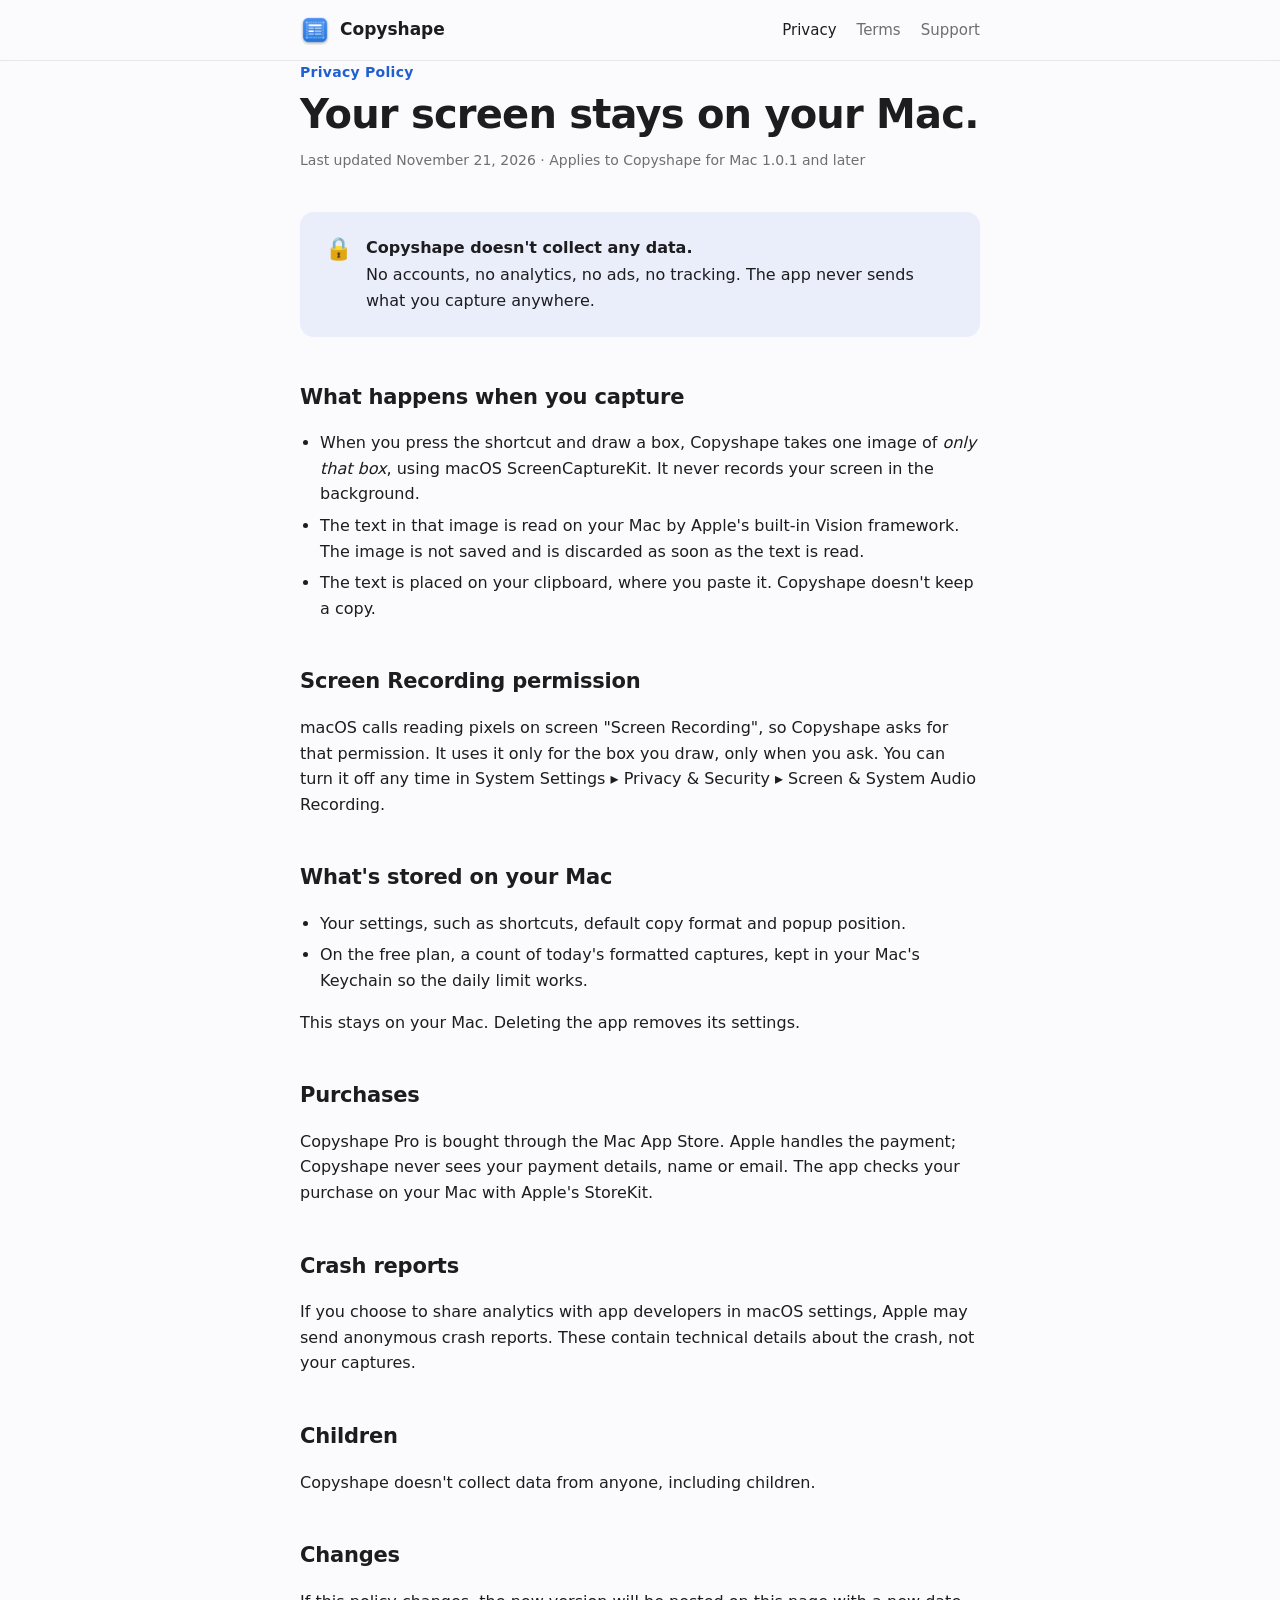
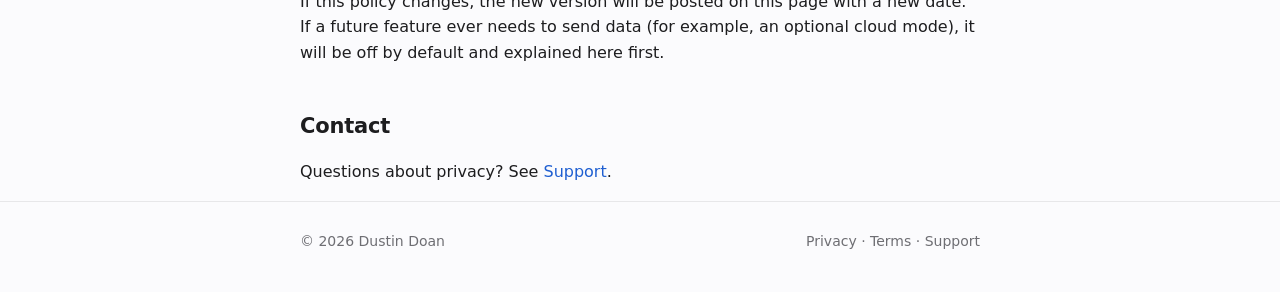
==== privacy.html @ 56fc8efb "Add Copyshape privacy, terms and support pages Co-Authored-By: Claude Opus 5.5 <noreply@anthropic.co" ====
<!doctype html>
<html lang="en">
<head>
  <meta charset="utf-8">
  <meta name="viewport" content="width=device-width, initial-scale=1">
  <title>Privacy Policy · Copyshape</title>
  <meta name="description" content="Copyshape doesn't collect any data. Text is read on your Mac and stays there.">
  <link rel="icon" href="icon.png">
  <link rel="stylesheet" href="style.css">
</head>
<body>
  <header>
    <div class="wrap">
      <a class="brand" href="./"><img src="icon.png" alt=""><span>Copyshape</span></a>
      <nav><a href="privacy" aria-current="page">Privacy</a><a href="terms">Terms</a><a href="support">Support</a></nav>
    </div>
  </header>

  <main class="wrap">
    <p class="eyebrow">Privacy Policy</p>
    <h1>Your screen stays on your Mac.</h1>
    <p class="updated">Last updated November 21, 2026 · Applies to Copyshape for Mac 1.0.1 and later</p>

    <div class="card highlight">
      <span class="icon">🔒</span>
      <p><strong>Copyshape doesn't collect any data.</strong>No accounts, no analytics, no ads, no tracking. The app never sends what you capture anywhere.</p>
    </div>

    <h2>What happens when you capture</h2>
    <ul>
      <li>When you press the shortcut and draw a box, Copyshape takes one image of <em>only that box</em>, using macOS ScreenCaptureKit. It never records your screen in the background.</li>
      <li>The text in that image is read on your Mac by Apple's built-in Vision framework. The image is not saved and is discarded as soon as the text is read.</li>
      <li>The text is placed on your clipboard, where you paste it. Copyshape doesn't keep a copy.</li>
    </ul>

    <h2>Screen Recording permission</h2>
    <p>macOS calls reading pixels on screen "Screen Recording", so Copyshape asks for that permission. It uses it only for the box you draw, only when you ask. You can turn it off any time in System Settings ▸ Privacy &amp; Security ▸ Screen &amp; System Audio Recording.</p>

    <h2>What's stored on your Mac</h2>
    <ul>
      <li>Your settings, such as shortcuts, default copy format and popup position.</li>
      <li>On the free plan, a count of today's formatted captures, kept in your Mac's Keychain so the daily limit works.</li>
    </ul>
    <p>This stays on your Mac. Deleting the app removes its settings.</p>

    <h2>Purchases</h2>
    <p>Copyshape Pro is bought through the Mac App Store. Apple handles the payment; Copyshape never sees your payment details, name or email. The app checks your purchase on your Mac with Apple's StoreKit.</p>

    <h2>Crash reports</h2>
    <p>If you choose to share analytics with app developers in macOS settings, Apple may send anonymous crash reports. These contain technical details about the crash, not your captures.</p>

    <h2>Children</h2>
    <p>Copyshape doesn't collect data from anyone, including children.</p>

    <h2>Changes</h2>
    <p>If this policy changes, the new version will be posted on this page with a new date. If a future feature ever needs to send data (for example, an optional cloud mode), it will be off by default and explained here first.</p>

    <h2>Contact</h2>
    <p>Questions about privacy? See <a href="support">Support</a>.</p>
  </main>

  <footer>
    <div class="wrap"><span>© 2026 Dustin Doan</span><span><a href="privacy">Privacy</a> · <a href="terms">Terms</a> · <a href="support">Support</a></span></div>
  </footer>
</body>
</html>
---- style.css ----
:root {
  --bg: #fbfbfd;
  --surface: #ffffff;
  --text: #1d1d1f;
  --muted: #6e6e73;
  --line: rgba(0, 0, 0, 0.08);
  --accent: #1f5fd1;
  --accent-soft: rgba(31, 95, 209, 0.08);
  --radius: 14px;
  color-scheme: light dark;
}

@media (prefers-color-scheme: dark) {
  :root {
    --bg: #111113;
    --surface: #1c1c1f;
    --text: #f5f5f7;
    --muted: #a1a1a6;
    --line: rgba(255, 255, 255, 0.09);
    --accent: #5b8ff0;
    --accent-soft: rgba(91, 143, 240, 0.12);
  }
}

* { box-sizing: border-box; }

html { -webkit-text-size-adjust: 100%; }

body {
  margin: 0;
  background: var(--bg);
  color: var(--text);
  font: 16px/1.6 -apple-system, BlinkMacSystemFont, "SF Pro Text", "Inter", "Segoe UI", system-ui, sans-serif;
  -webkit-font-smoothing: antialiased;
}

a { color: var(--accent); text-decoration: none; }
a:hover { text-decoration: underline; }

.wrap { max-width: 720px; margin: 0 auto; padding: 0 20px; }

/* Header */
header { border-bottom: 1px solid var(--line); position: sticky; top: 0; backdrop-filter: saturate(180%) blur(16px); background: color-mix(in srgb, var(--bg) 82%, transparent); z-index: 1; }
header .wrap { display: flex; align-items: center; justify-content: space-between; height: 60px; gap: 16px; }
.brand { display: flex; align-items: center; gap: 10px; color: var(--text); font-weight: 600; font-size: 17px; }
.brand:hover { text-decoration: none; }
.brand img { width: 30px; height: 30px; }
nav { display: flex; gap: 20px; font-size: 15px; }
nav a { color: var(--muted); }
nav a[aria-current="page"] { color: var(--text); font-weight: 500; }

/* Page */
main { padding: 56px 0 72px; }
.eyebrow { color: var(--accent); font-weight: 600; font-size: 14px; letter-spacing: 0.02em; margin: 0 0 8px; }
h1 { font-size: clamp(30px, 6vw, 40px); line-height: 1.15; letter-spacing: -0.02em; margin: 0 0 12px; }
.lede { font-size: 19px; color: var(--muted); margin: 0 0 8px; }
.updated { font-size: 14px; color: var(--muted); margin: 0 0 40px; }
h2 { font-size: 21px; letter-spacing: -0.01em; margin: 44px 0 10px; }
h3 { font-size: 17px; margin: 0 0 6px; }
p, li { color: var(--text); }
ul { padding-left: 20px; }
li { margin: 6px 0; }

/* Cards */
.card { background: var(--surface); border: 1px solid var(--line); border-radius: var(--radius); padding: 22px 24px; }
.highlight { background: var(--accent-soft); border-color: transparent; display: flex; gap: 14px; align-items: flex-start; margin: 8px 0 8px; }
.highlight .icon { font-size: 22px; line-height: 1.3; }
.highlight p { margin: 0; }
.highlight strong { display: block; margin-bottom: 2px; }
.grid { display: grid; grid-template-columns: repeat(auto-fit, minmax(200px, 1fr)); gap: 12px; margin: 24px 0; }
.grid .card p { margin: 0; color: var(--muted); font-size: 15px; }

/* FAQ */
details { background: var(--surface); border: 1px solid var(--line); border-radius: var(--radius); padding: 0 22px; margin: 10px 0; }
summary { cursor: pointer; list-style: none; padding: 16px 0; font-weight: 600; display: flex; justify-content: space-between; gap: 12px; }
summary::-webkit-details-marker { display: none; }
summary::after { content: "+"; color: var(--muted); font-weight: 400; font-size: 20px; line-height: 1; }
details[open] summary::after { content: "–"; }
details > *:not(summary) { margin-top: 0; }
details[open] { padding-bottom: 6px; }

.kbd { font: 600 13px/1 ui-rounded, -apple-system, sans-serif; border: 1px solid var(--line); border-bottom-width: 2px; border-radius: 6px; padding: 3px 6px; background: var(--surface); white-space: nowrap; }

/* Home */
.hero { text-align: center; padding: 24px 0 8px; }
.hero img { width: 112px; height: 112px; margin-bottom: 18px; }
.hero .lede { max-width: 520px; margin: 0 auto 28px; }
.button { display: inline-block; background: var(--accent); color: #fff; font-weight: 600; padding: 11px 22px; border-radius: 999px; }
.button:hover { text-decoration: none; opacity: 0.9; }

/* Footer */
footer { border-top: 1px solid var(--line); padding: 28px 0 40px; color: var(--muted); font-size: 14px; }
footer .wrap { display: flex; justify-content: space-between; flex-wrap: wrap; gap: 12px; }
footer a { color: var(--muted); }

@media (max-width: 520px) {
  nav { gap: 14px; font-size: 14px; }
  .brand span { display: none; }
  main { padding-top: 36px; }
}
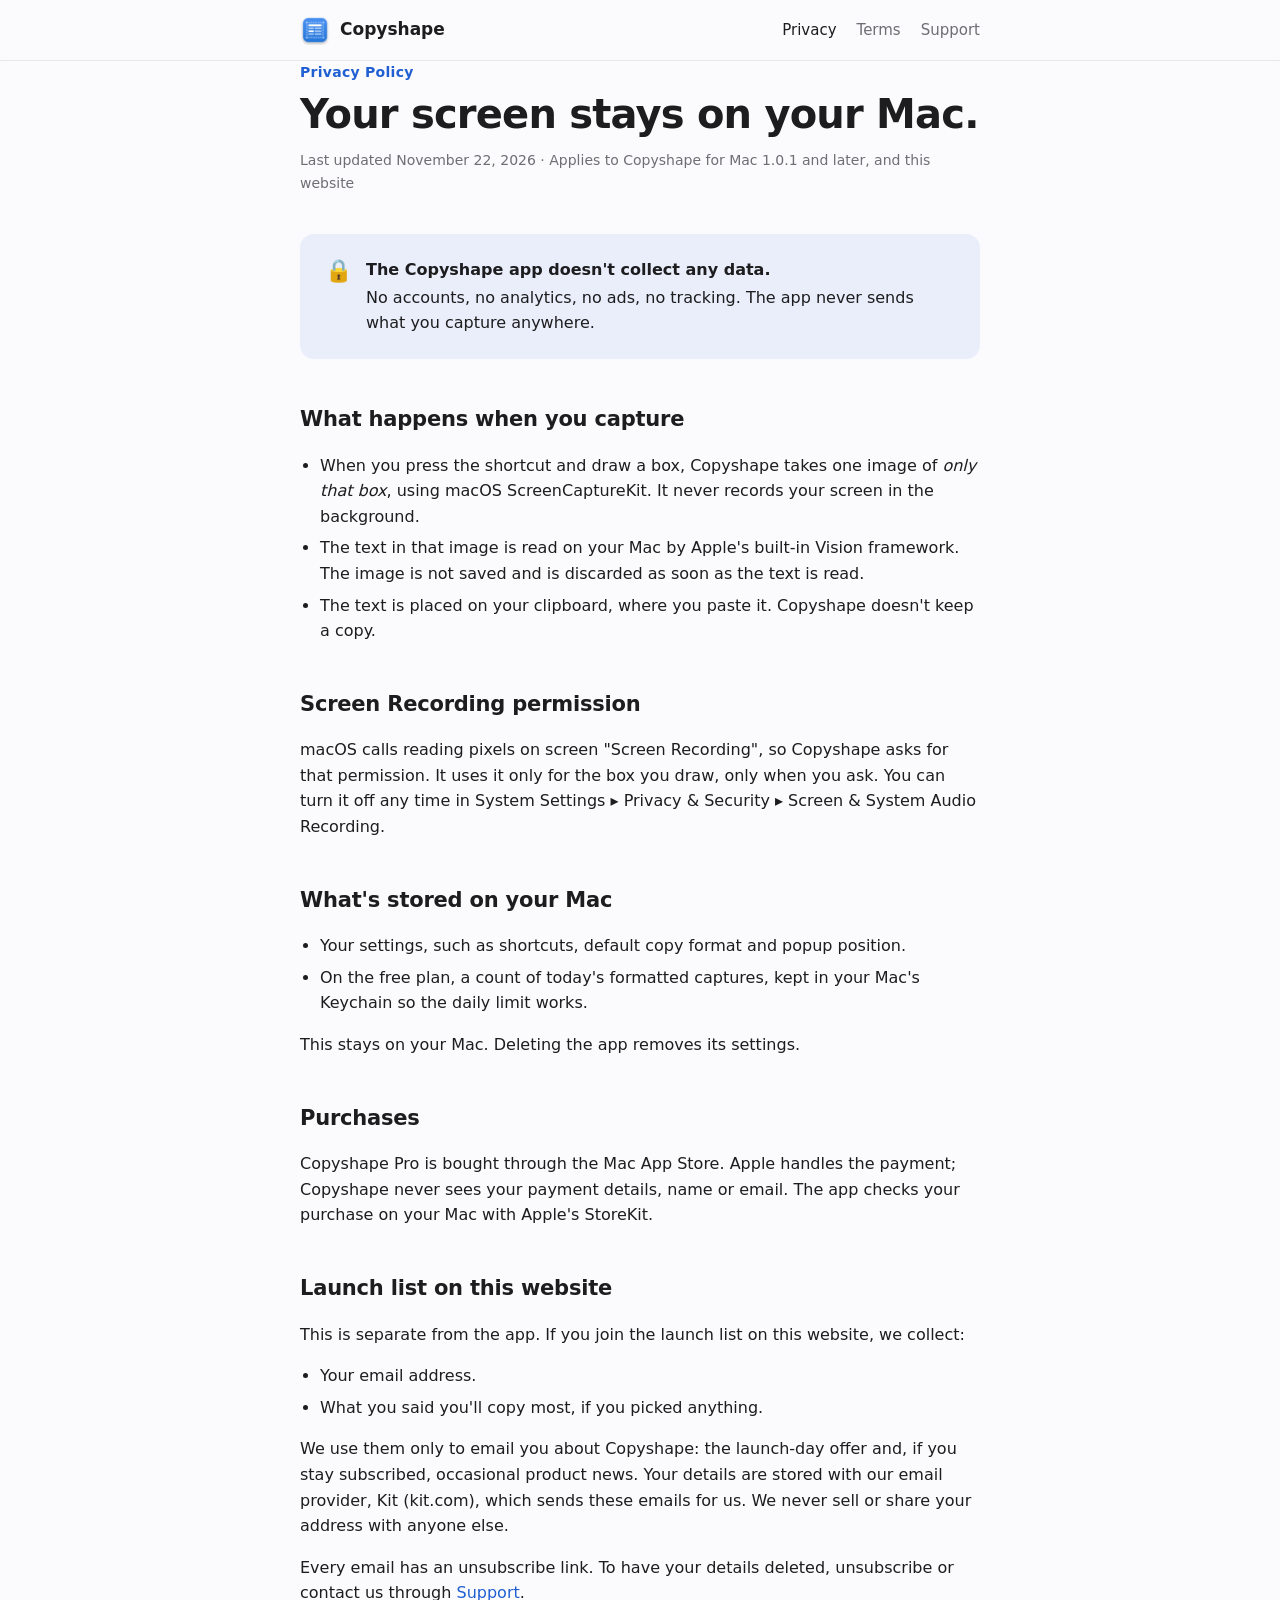
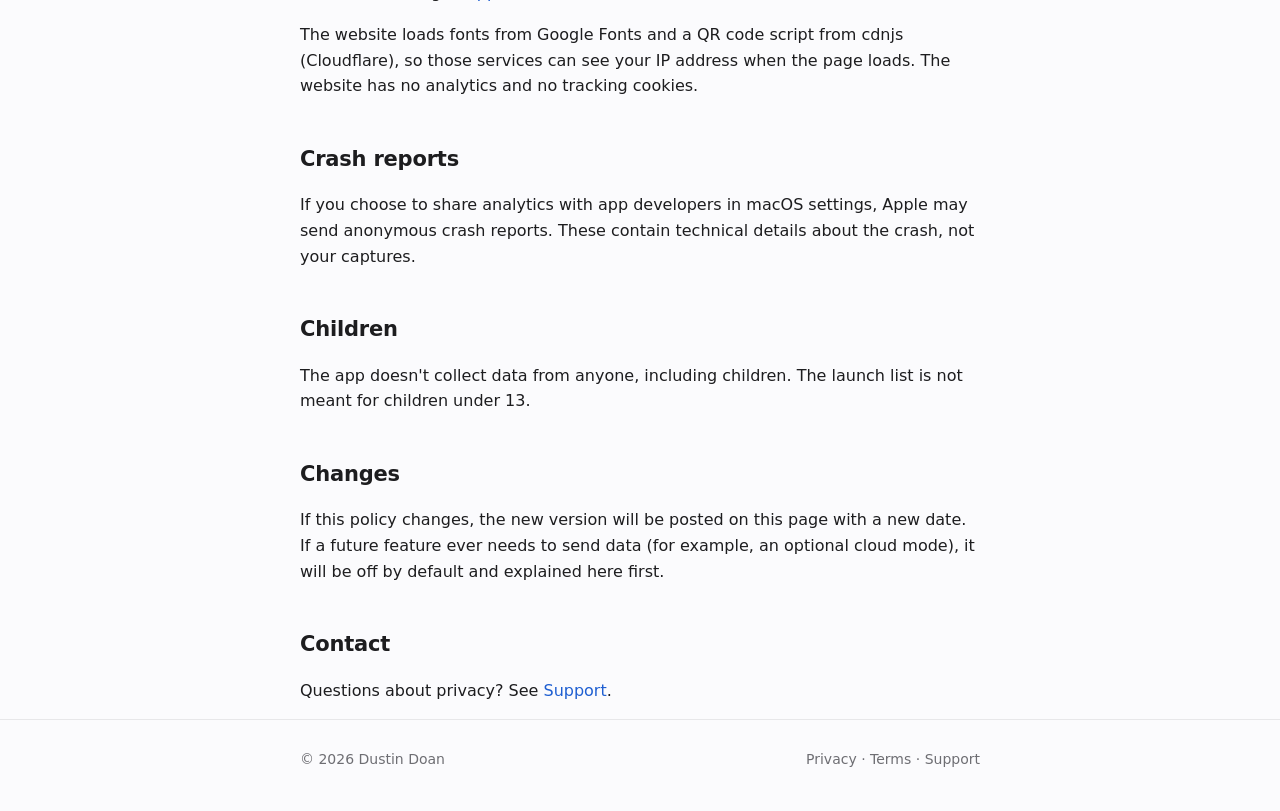
==== commit ffbfe8cc: "Launch page with live demo and Kit launch list New home page: draw-a-box demo, main features, 50% of" ====
--- a/privacy.html
+++ b/privacy.html
@@ -19,11 +19,11 @@
   <main class="wrap">
     <p class="eyebrow">Privacy Policy</p>
     <h1>Your screen stays on your Mac.</h1>
-    <p class="updated">Last updated November 21, 2026 · Applies to Copyshape for Mac 1.0.1 and later</p>
+    <p class="updated">Last updated November 22, 2026 · Applies to Copyshape for Mac 1.0.1 and later, and this website</p>
 
     <div class="card highlight">
       <span class="icon">🔒</span>
-      <p><strong>Copyshape doesn't collect any data.</strong>No accounts, no analytics, no ads, no tracking. The app never sends what you capture anywhere.</p>
+      <p><strong>The Copyshape app doesn't collect any data.</strong>No accounts, no analytics, no ads, no tracking. The app never sends what you capture anywhere.</p>
     </div>
 
     <h2>What happens when you capture</h2>
@@ -46,11 +46,21 @@
     <h2>Purchases</h2>
     <p>Copyshape Pro is bought through the Mac App Store. Apple handles the payment; Copyshape never sees your payment details, name or email. The app checks your purchase on your Mac with Apple's StoreKit.</p>
 
+    <h2>Launch list on this website</h2>
+    <p>This is separate from the app. If you join the launch list on this website, we collect:</p>
+    <ul>
+      <li>Your email address.</li>
+      <li>What you said you'll copy most, if you picked anything.</li>
+    </ul>
+    <p>We use them only to email you about Copyshape: the launch-day offer and, if you stay subscribed, occasional product news. Your details are stored with our email provider, Kit (kit.com), which sends these emails for us. We never sell or share your address with anyone else.</p>
+    <p>Every email has an unsubscribe link. To have your details deleted, unsubscribe or contact us through <a href="support">Support</a>.</p>
+    <p>The website loads fonts from Google Fonts and a QR code script from cdnjs (Cloudflare), so those services can see your IP address when the page loads. The website has no analytics and no tracking cookies.</p>
+
     <h2>Crash reports</h2>
     <p>If you choose to share analytics with app developers in macOS settings, Apple may send anonymous crash reports. These contain technical details about the crash, not your captures.</p>
 
     <h2>Children</h2>
-    <p>Copyshape doesn't collect data from anyone, including children.</p>
+    <p>The app doesn't collect data from anyone, including children. The launch list is not meant for children under 13.</p>
 
     <h2>Changes</h2>
     <p>If this policy changes, the new version will be posted on this page with a new date. If a future feature ever needs to send data (for example, an optional cloud mode), it will be off by default and explained here first.</p>
